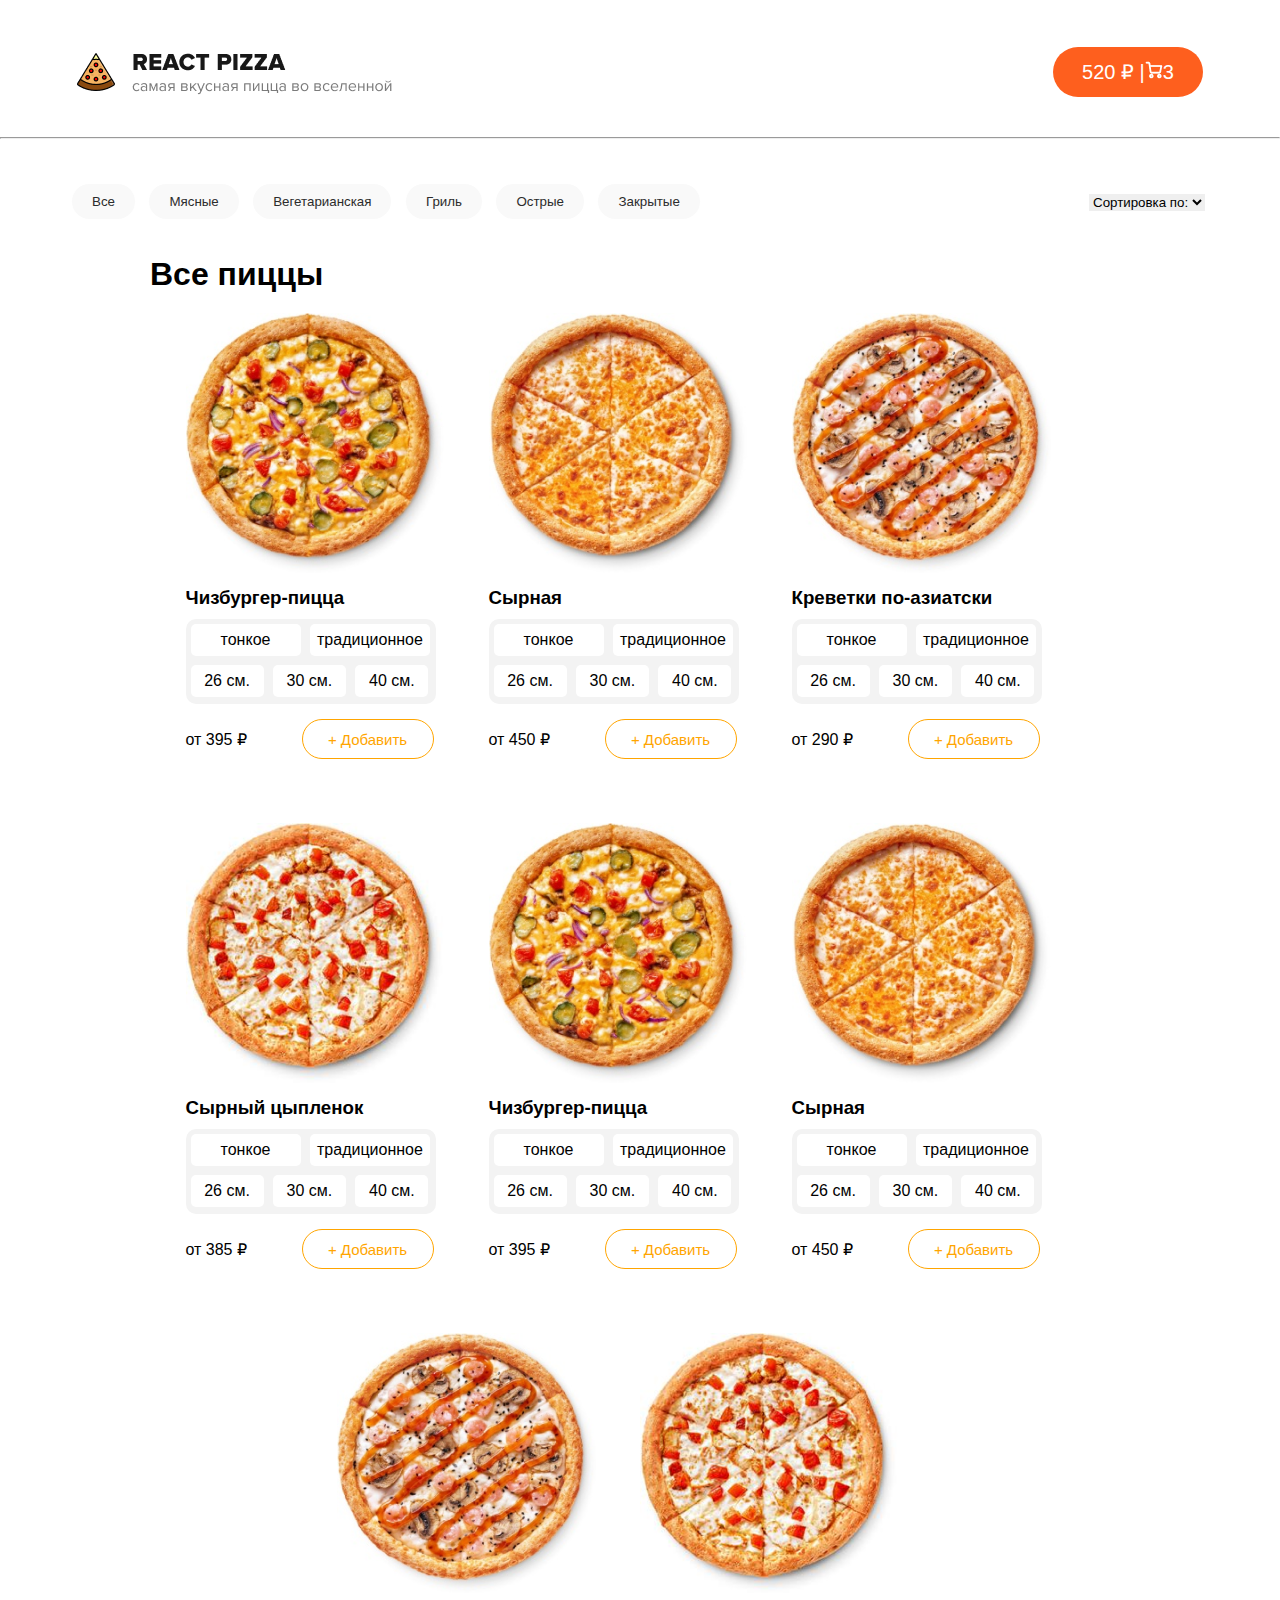
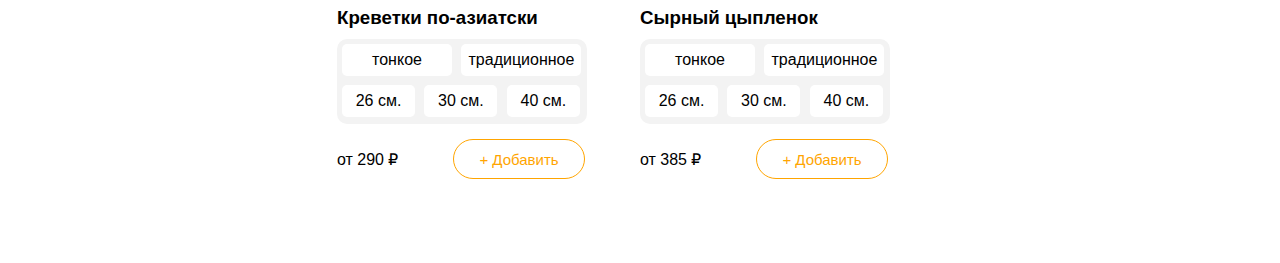
==== index.html @ 809b8fbc "Initial commit" ====
<!DOCTYPE html>
<html lang="en">

<head>
    <meta charset="UTF-8">
    <meta name="viewport" content="width=device-width, initial-scale=1.0">
    <title>React Pizza</title>
    <link rel="stylesheet" href="style.css">
</head>

<body>
    <div class="big_container">
        <header>
            <img src="./assets/icons/Group 1.png" alt="">
            <button type="button">520 ₽ | <span><img src="./assets/icons/iconfinder_shopping-cart_2561279 1.png"
                        alt="#"></span>3</button>
        </header>
        <hr>
        <div class="filters">
            <div class="f1">
                <button id="colorButton" class="button" data-filter="All">Все</button>
                <button id="colorButton" class="button" data-filter="Meat">Мясные</button>
                <button id="colorButton" class="button" data-filter="Vigtails">Вегетарианская</button>
                <button id="colorButton" class="button" data-filter="Gril">Гриль</button>
                <button id="colorButton" class="button" data-filter="Ostriy">Острые</button>
                <button id="colorButton" class="button" data-filter="Close">Закрытые</button>
            </div>
            <div class="f2">
                <select id="sortSelect" class="select select-bordered w-full max-w-xs">
                    <option disabled selected>Сортировка по: </option>
                    <option value="popularity">Популярности</option>
                    <option value="price">Цене</option>
                    <option value="alphabet">Алфавиту</option>
                </select>
            </div>

        </div>


        <h1>
            Все пиццы
        </h1>
        <div class="container">

            <div id="pizzas" class="pizza-list">

            </div>
        </div>
    </div>


    <script src="main.js"></script>
</body>

</html>
---- style.css ----
body {
    font-family: Arial, sans-serif;
    background-color: #f7f7f7;
    margin: 0;
    padding: 0;
  }
  
  .container {
    width: 80%;
    margin: auto;
    background-color: #fff;
    padding: 20px;
  }
  
  .big_container {
    background-color: #fff;
    width: 100%;
  }
  
  header>img {
    margin: 47px 0 0 77px;
  }
  
  header>button {
    margin: 47px 77px 0 0;
  }
  
  hr {
    margin: 40px 0;
  }
  
  header {
    display: flex;
    align-items: center;
    justify-content: space-between;
  }
  
  header>button {
    display: flex;
    align-items: center;
    color: white;
    background-color: #FE5F1E;
    width: 150px;
    height: 50px;
    top: 95px;
    left: 1197px;
    gap: 0px;
    border-radius: 30px;
    opacity: 0px;
    border: none;
    font-size: 20px;
    justify-content: center;
  }
  
  h1 {
    margin: 32px 0 0 150px;
  }
  
  .ii {
    width: 250px;
    height: 85px;
    background-color:
      #F3F3F3;
    border-radius: 10px;
    flex-wrap: wrap;
    align-items: center;
  }
  
  .b1 {
    width: 110px;
    height: 32px;
    background-color: #fff;
    border-radius: 5px;
    border: none;
    margin: 5px 0 0 5px;
  }
  .b1:hover{
    background-color: #2C2C2C;
    color: #F3F3F3;
  }
  
  .b2 {
    width: 120px;
    height: 32px;
    background-color: #fff;
    border-radius: 5px;
    border: none;
    margin: 0 0 0 5px;
  }
  .b2:hover{
    background-color: #2C2C2C;
    color: #F3F3F3;
  }
  
  .b3 {
    width: 73px;
    height: 32px;
    top: 736px;
    left: 301.21px;
    gap: 0px;
    border-radius: 5px;
    opacity: 0px;
    margin: 8.5px 0 0 5px;
    background-color: #fff;
    border: none;
  }
  .b3:hover{
    background-color: #2C2C2C;
    color: #F3F3F3;
  }
  
  .filters {
    margin: 0 75px 0 67px;
    display: flex;
    align-items: center;
    justify-content: space-between;
  }
  
  select {
    border: none;
  }
  
  .vaa,
  .vaaa,
  .vaaaa>button {
    width: 100px;
  }
  
  .filters button {
    margin: 5px;
    padding: 10px 20px;
    background-color: #F9F9F9;
    color: #2C2C2C;
    border: none;
    border-radius: 30px;
    cursor: pointer;
  }
  
  .filters button:hover {
    background-color: #282828;
    color: #fff;
  }
  
  .pizza-list {
    display: flex;
    flex-wrap: wrap;
    justify-content: center;
  }
  
  .fff {
    display: flex;
    align-items: center;
    justify-content: space-between;
    margin: 15px 55px 0 0;
  }
  
  .fff>button {
    width: 132px;
    height: 40px;
    top: 792px;
    left: 1205px;
    gap: 0px;
    border-radius: 30px;
    opacity: 0px;
    background-color: white;
    border: 1.5px solid orange;
    color: orange;
    font-size: 15px;
  }
  
  .fff>button:hover {
    background-color: #ff4500;
    color: white;
    border: none;
  }
  
  .pizza {
    width: 303px;
    height: 510px;
    top: 373px;
    left: 427px;
    gap: 0px;
    opacity: 0px;
    background-color: #fff;
    display: flex;
    display: block;
    align-items: center;
    justify-content: center;
  }
  
  .pizza img {
    max-width: 100%;
    border-radius: 8px;
  }
  
  .pizza h3 {
    margin: 10px 0;
  }
  
  .pizza p {
    font-size: 16px;
    margin: 5px 0;
  }
  
  @media (max-width: 1200px) {
    .pizza {
      width: calc(100% / 3 - 40px); /* 3 cards per row */
    }
  }
  
  @media (max-width: 992px) {
    .pizza {
      width: calc(100% / 2 - 40px); /* 2 cards per row */
    }
  }
  
  @media (max-width: 768px) {
    .pizza {
      width: calc(100% / 1 - 40px); /* 1 card per row */
    }
  }
  
  @media (max-width: 576px) {
    header {
      flex-direction: column;
    }
  
    header img {
      margin-bottom: 10px;
    }
  
    .filters {
      flex-direction: column;
    }
  }
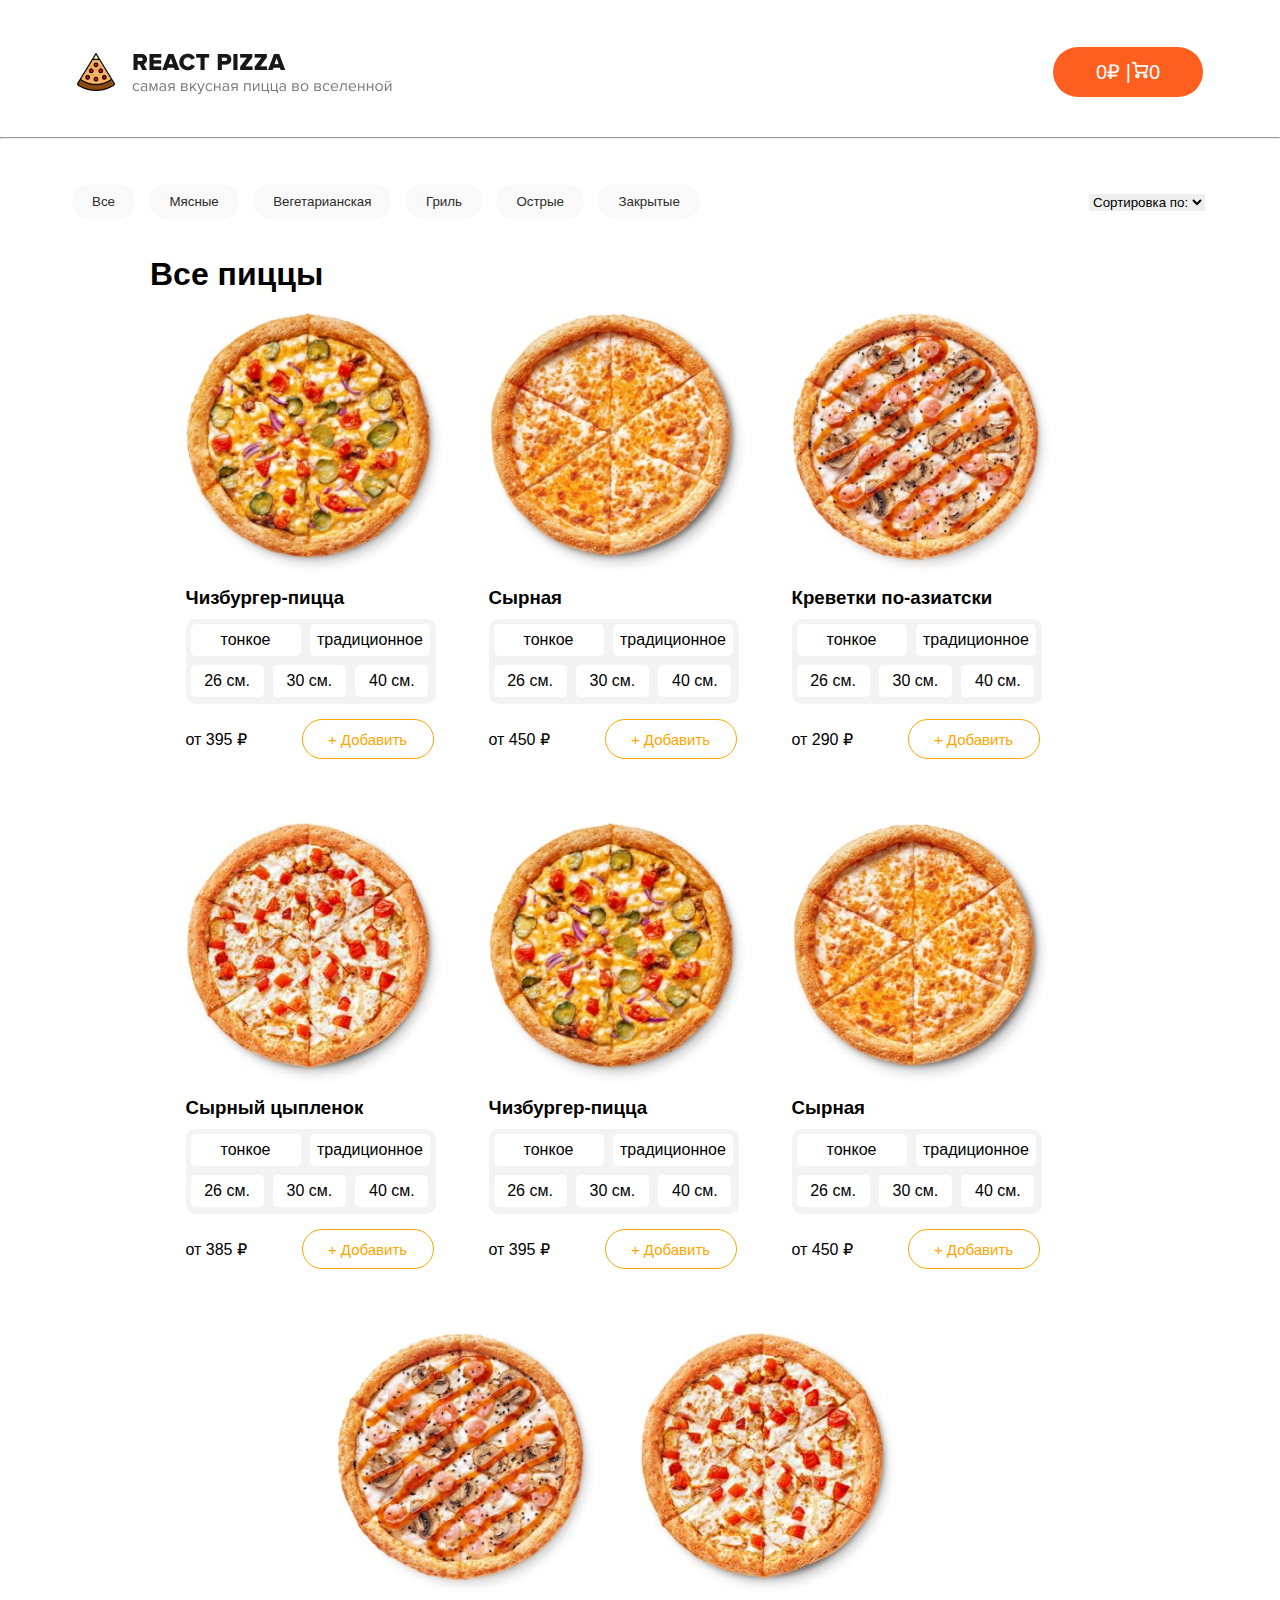
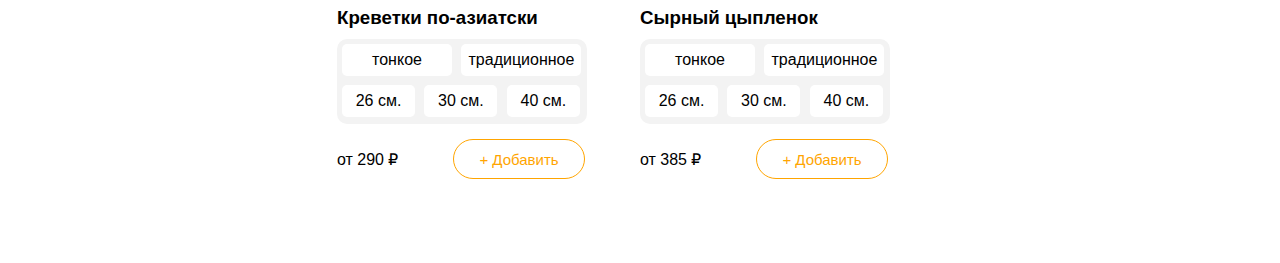
==== commit d2200a6d: "done" ====
--- a/index.html
+++ b/index.html
@@ -12,18 +12,17 @@
     <div class="big_container">
         <header>
             <img src="./assets/icons/Group 1.png" alt="">
-            <button type="button">520 ₽ | <span><img src="./assets/icons/iconfinder_shopping-cart_2561279 1.png"
-                        alt="#"></span>3</button>
+            <button class="mers" type="button">0₽ | <span><img src="./assets/icons/iconfinder_shopping-cart_2561279 1.png" alt="#"></span>0</button>
         </header>
         <hr>
         <div class="filters">
             <div class="f1">
-                <button id="colorButton" class="button" data-filter="All">Все</button>
-                <button id="colorButton" class="button" data-filter="Meat">Мясные</button>
-                <button id="colorButton" class="button" data-filter="Vigtails">Вегетарианская</button>
-                <button id="colorButton" class="button" data-filter="Gril">Гриль</button>
-                <button id="colorButton" class="button" data-filter="Ostriy">Острые</button>
-                <button id="colorButton" class="button" data-filter="Close">Закрытые</button>
+                <button class="button" data-filter="All">Все</button>
+                <button class="button" data-filter="Meat">Мясные</button>
+                <button class="button" data-filter="Vigtails">Вегетарианская</button>
+                <button class="button" data-filter="Gril">Гриль</button>
+                <button class="button" data-filter="Ostriy">Острые</button>
+                <button class="button" data-filter="Close">Закрытые</button>
             </div>
             <div class="f2">
                 <select id="sortSelect" class="select select-bordered w-full max-w-xs">
@@ -33,18 +32,10 @@
                     <option value="alphabet">Алфавиту</option>
                 </select>
             </div>
-
         </div>
-
-
-        <h1>
-            Все пиццы
-        </h1>
+        <h1>Все пиццы</h1>
         <div class="container">
-
-            <div id="pizzas" class="pizza-list">
-
-            </div>
+            <div id="pizzas" class="pizza-list"></div>
         </div>
     </div>
 
